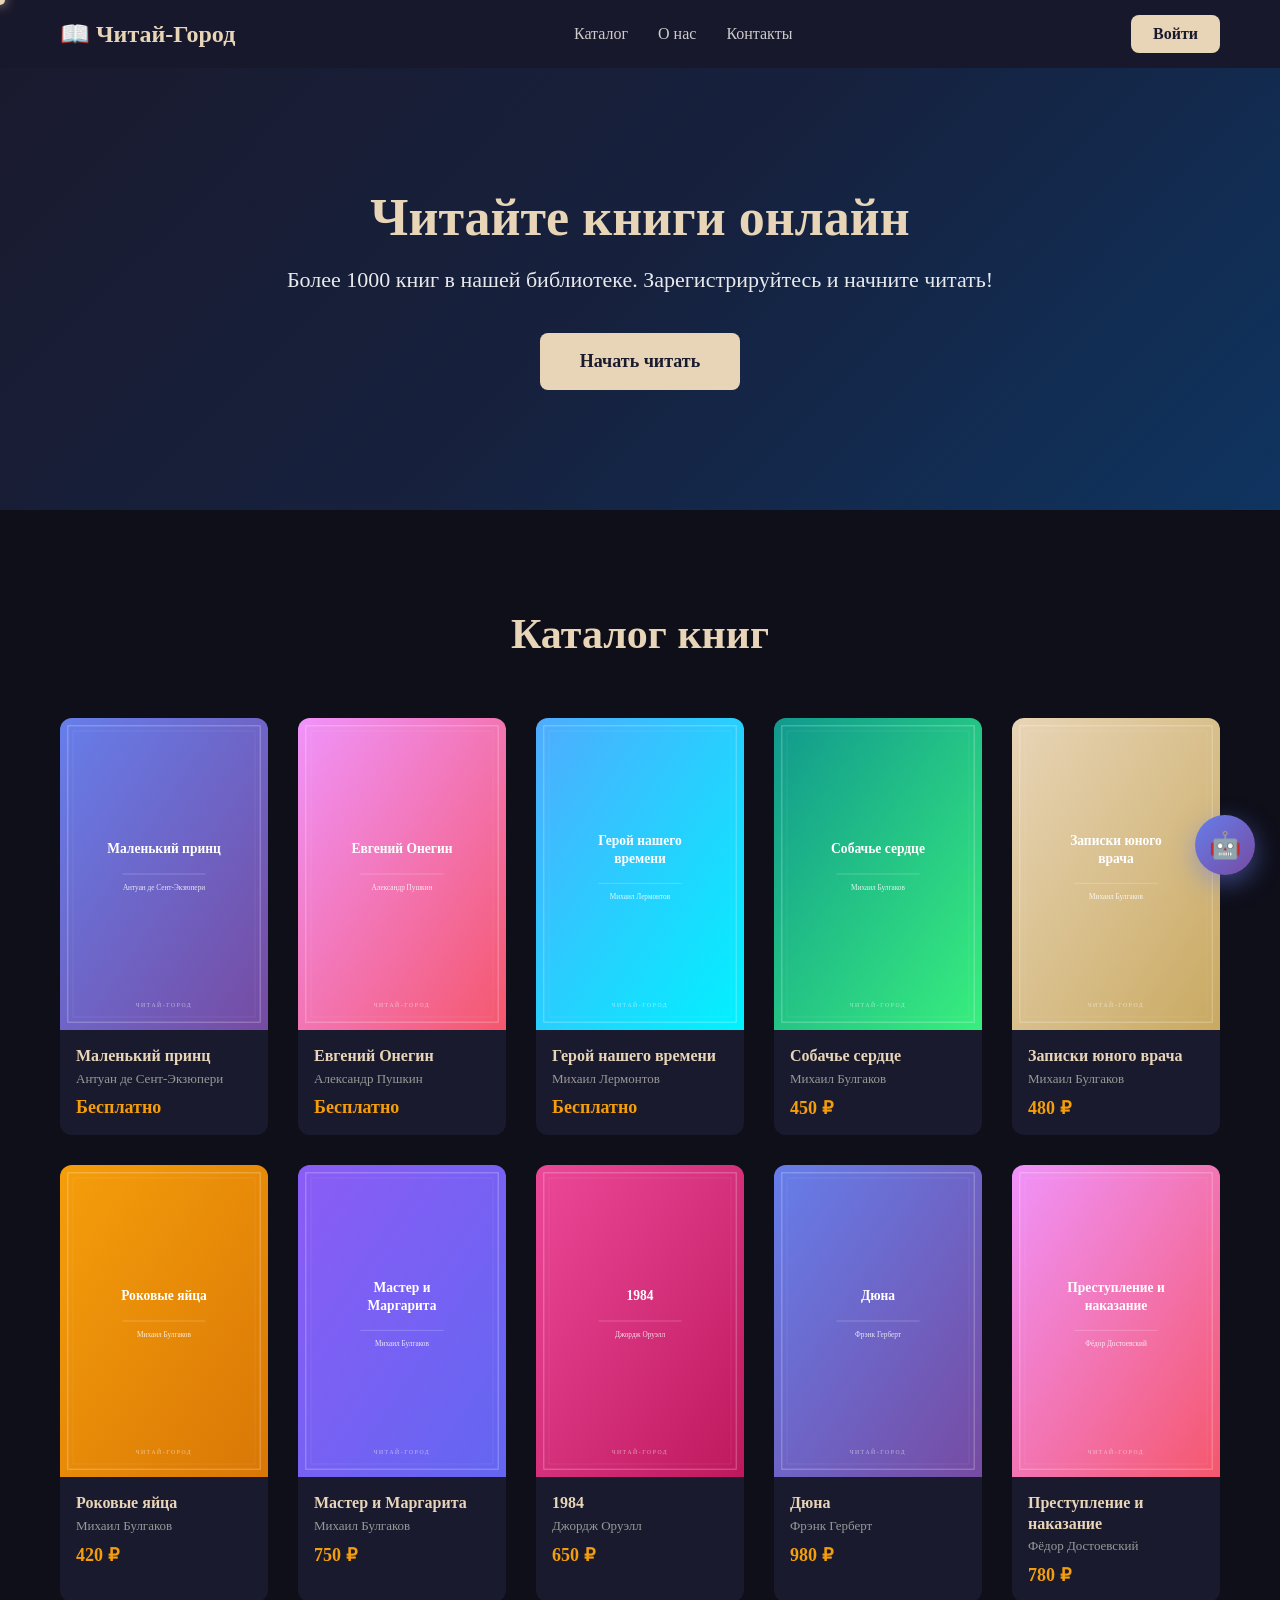
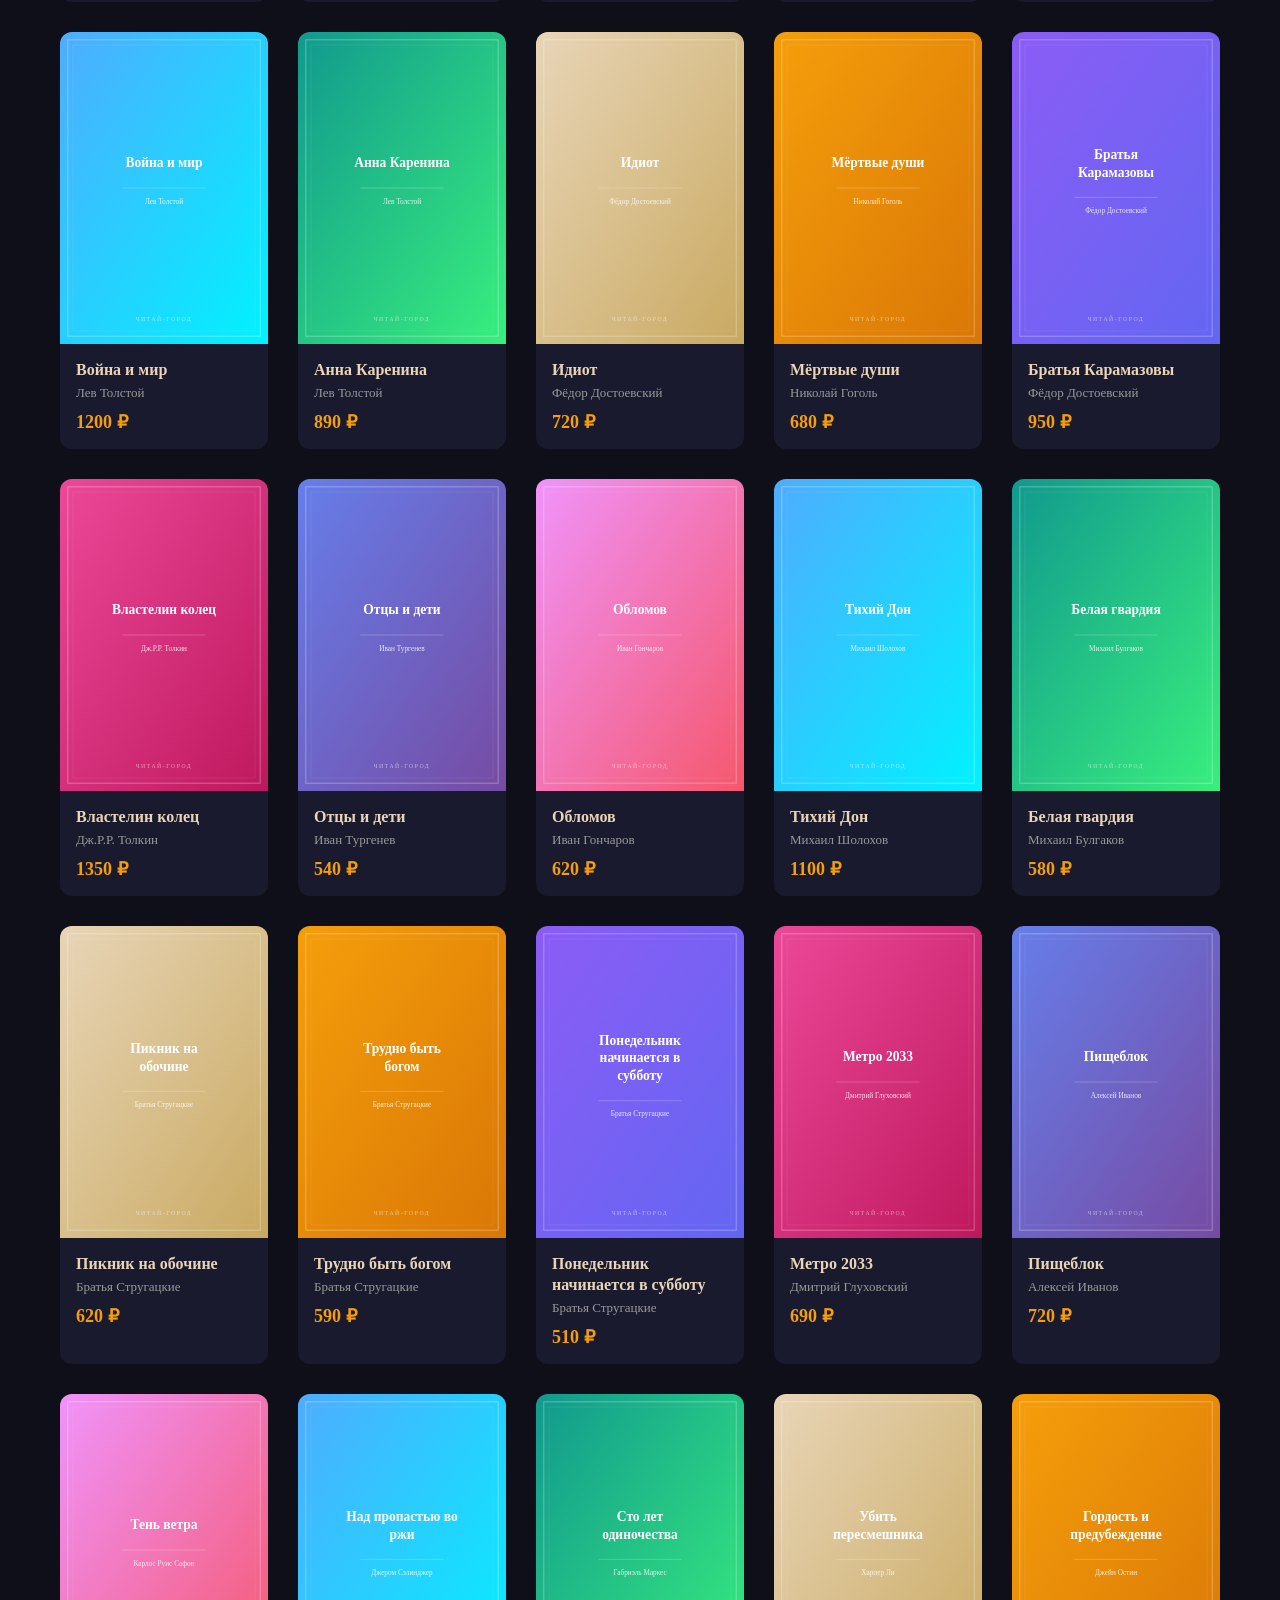
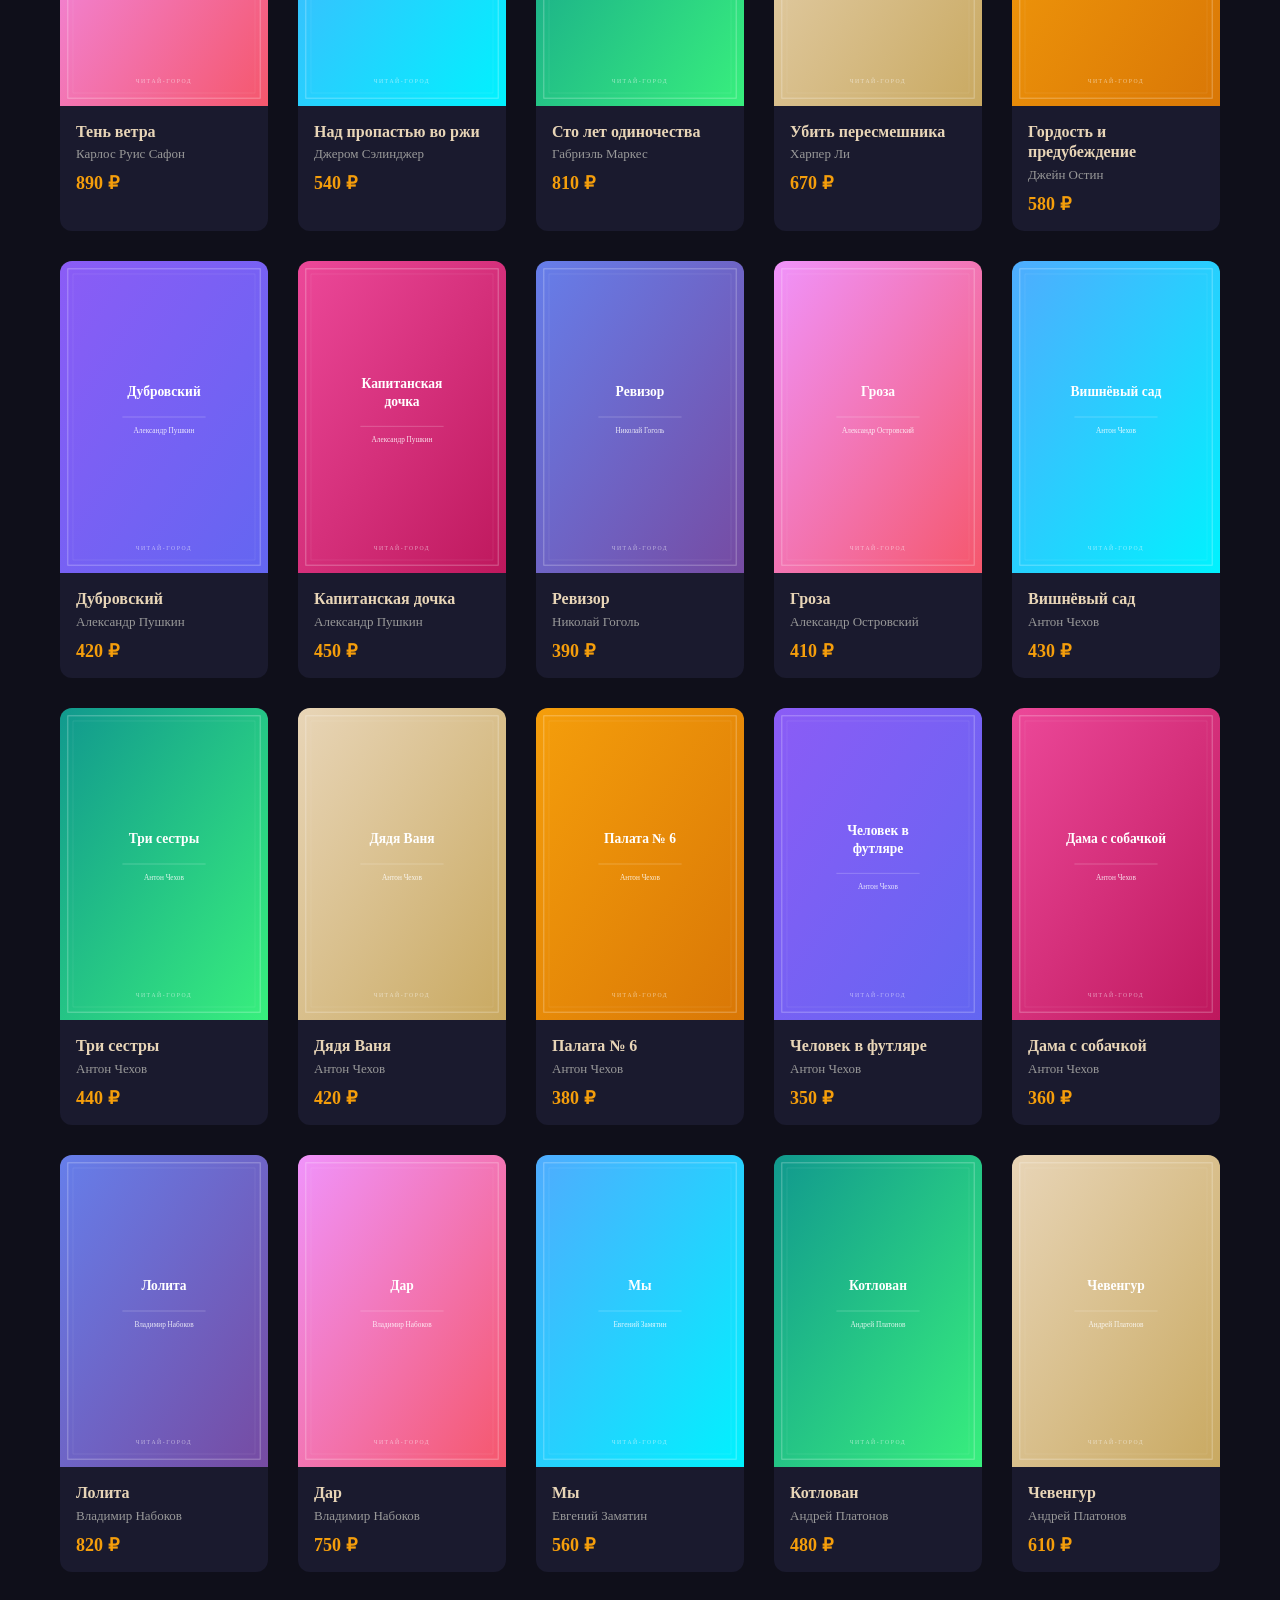
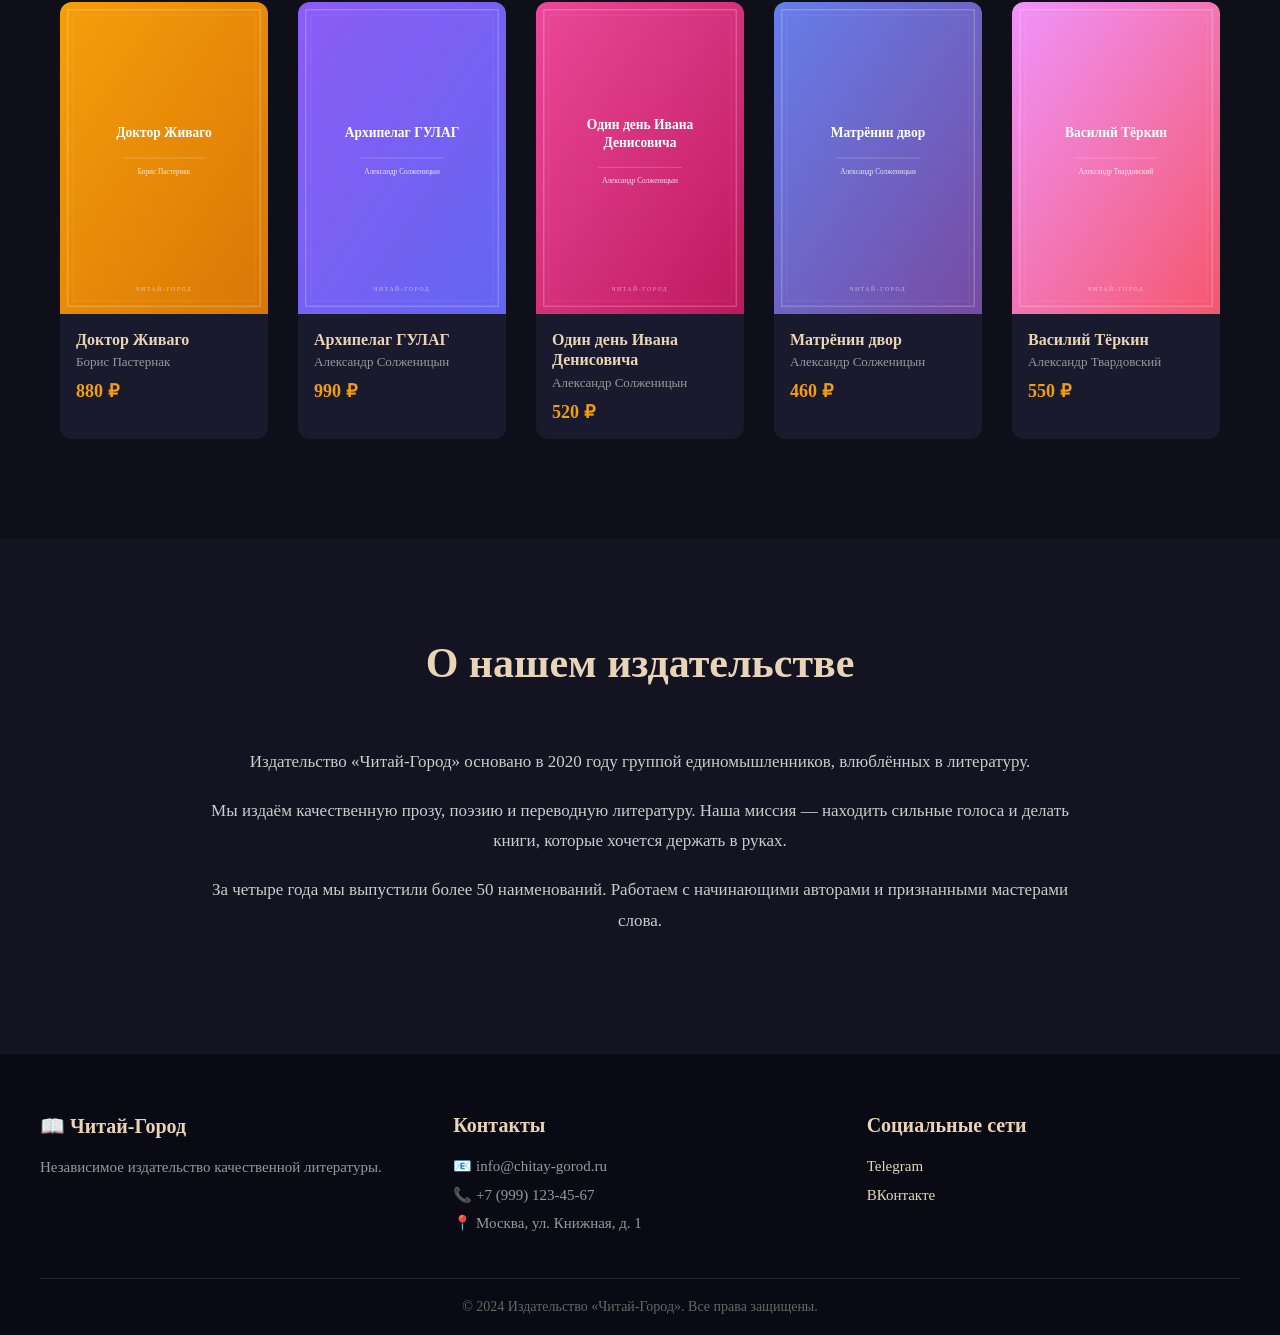
==== index.html @ ee9cfe3c "Add files via upload" ====
<!DOCTYPE html>
<html lang="ru">
<head>
    <meta charset="UTF-8">
    <meta name="viewport" content="width=device-width, initial-scale=1.0">
    <title>Читай-Город — Библиотека онлайн</title>
    <link rel="stylesheet" href="style.css">
</head>
<body>

    <div class="cursor" id="cursor"></div>

    <div class="intro" id="intro">
        <div class="intro-logo">
            <div class="intro-books">
                <div class="intro-book book-1"></div>
                <div class="intro-book book-2"></div>
                <div class="intro-book book-3"></div>
            </div>
            <h1 class="intro-title">Читай-Город</h1>
            <p class="intro-subtitle">Библиотека онлайн — более 1000 книг</p>
        </div>
    </div>

    <div class="main-site" id="mainSite">
        <header class="header">
            <div class="header__container">
                <a href="index.html" class="logo">📖 Читай-Город</a>
                <nav class="nav">
                    <a href="#catalog" class="nav__link">Каталог</a>
                    <a href="#about" class="nav__link">О нас</a>
                    <a href="#contacts" class="nav__link">Контакты</a>
                </nav>
                <div class="header__user" id="headerUser"></div>
            </div>
        </header>

        <section class="hero">
            <div class="hero__content">
                <h2 class="hero__title">Читайте книги онлайн</h2>
                <p class="hero__subtitle">Более 1000 книг в нашей библиотеке. Зарегистрируйтесь и начните читать!</p>
                <a href="login.html" class="hero__button" id="heroButton">Начать читать</a>
            </div>
        </section>

        <section id="catalog" class="catalog">
            <div class="catalog__container">
                <h2 class="section-title">Каталог книг</h2>
                <div class="books" id="booksGrid"></div>
            </div>
        </section>

        <section id="about" class="about">
            <div class="about__container">
                <h2 class="section-title">О нашем издательстве</h2>
                <div class="about__text">
                    <p>Издательство «Читай-Город» основано в 2020 году группой единомышленников, влюблённых в литературу.</p>
                    <p>Мы издаём качественную прозу, поэзию и переводную литературу. Наша миссия — находить сильные голоса и делать книги, которые хочется держать в руках.</p>
                    <p>За четыре года мы выпустили более 50 наименований. Работаем с начинающими авторами и признанными мастерами слова.</p>
                </div>
            </div>
        </section>

        <footer id="contacts" class="footer">
            <div class="footer__container">
                <div class="footer__col">
                    <h3>📖 Читай-Город</h3>
                    <p>Независимое издательство качественной литературы.</p>
                </div>
                <div class="footer__col">
                    <h3>Контакты</h3>
                    <p>📧 info@chitay-gorod.ru</p>
                    <p>📞 +7 (999) 123-45-67</p>
                    <p>📍 Москва, ул. Книжная, д. 1</p>
                </div>
                <div class="footer__col">
                    <h3>Социальные сети</h3>
                    <p><a href="#">Telegram</a></p>
                    <p><a href="#">ВКонтакте</a></p>
                </div>
            </div>
            <div class="footer__bottom">
                <p>© 2024 Издательство «Читай-Город». Все права защищены.</p>
            </div>
        </footer>
    </div>

    <div class="modal" id="modal">
        <div class="modal__content">
            <button class="modal__close" id="modalClose">&times;</button>
            <div class="modal__body">
                <img class="modal__image" id="modalImage" alt="">
                <div class="modal__info">
                    <h2 class="modal__title" id="modalTitle"></h2>
                    <p class="modal__author" id="modalAuthor"></p>
                    <p class="modal__description" id="modalDescription"></p>
                    <p class="modal__price" id="modalPrice"></p>
                    <button class="modal__buy" id="modalBuy">Купить</button>
                </div>
            </div>
        </div>
    </div>

    <div class="ai-chat" id="aiChat">
        <button class="ai-chat__toggle" id="aiToggle">🤖</button>
        <div class="ai-chat__window" id="aiWindow">
            <div class="ai-chat__header">
                <span>🤖 ИИ-Помощник</span>
                <button class="ai-chat__close" id="aiClose">&times;</button>
            </div>
            <div class="ai-chat__messages" id="aiMessages">
                <div class="ai-message ai-message--bot">Привет! Я ИИ-помощник Читай-Города. Чем могу помочь?</div>
            </div>
            <div class="ai-chat__input">
                <input type="text" id="aiInput" placeholder="Задайте вопрос...">
                <button id="aiSend">➤</button>
            </div>
        </div>
    </div>

    <script src="books.js"></script>
    <script src="script.js"></script>
</body>
</html>
---- style.css ----
* { margin: 0; padding: 0; box-sizing: border-box; }

body {
    font-family: 'Georgia', serif;
    color: #333;
    background: #0f0f1a;
    cursor: none;
    overflow-x: hidden;
}

/* ===== КУРСОР ===== */
.cursor {
    position: fixed;
    width: 10px;
    height: 10px;
    background: #e8d5b7;
    border-radius: 50%;
    pointer-events: none;
    z-index: 10000;
    transform: translate(-50%, -50%);
    transition: width 0.2s, height 0.2s, background 0.2s, border 0.2s, box-shadow 0.2s;
    box-shadow: 0 0 12px rgba(232, 213, 183, 0.8);
}
.cursor.hover {
    width: 30px;
    height: 30px;
    background: transparent;
    border: 2px solid #e8d5b7;
    box-shadow: 0 0 20px rgba(232, 213, 183, 0.5);
}

/* ===== ИНТРО ===== */
.intro {
    position: fixed; top: 0; left: 0; width: 100%; height: 100%;
    background: linear-gradient(135deg, #1a1a2e 0%, #16213e 50%, #0f3460 100%);
    display: flex; justify-content: center; align-items: center;
    z-index: 1000;
}
@keyframes fadeOut { to { opacity: 0; visibility: hidden; } }
.intro-logo { text-align: center; animation: scaleIn 1s ease; }
@keyframes scaleIn { from { transform: scale(0); opacity: 0; } to { transform: scale(1); opacity: 1; } }
.intro-books { display: flex; justify-content: center; gap: 20px; margin-bottom: 30px; }
.intro-book {
    width: 60px; height: 90px; border-radius: 5px;
    animation: bookAppear 0.6s ease forwards; opacity: 0; transform: translateY(-50px);
}
.intro-book:nth-child(1) { background: linear-gradient(135deg, #667eea, #764ba2); animation-delay: 0.2s; }
.intro-book:nth-child(2) { background: linear-gradient(135deg, #f093fb, #f5576c); animation-delay: 0.4s; }
.intro-book:nth-child(3) { background: linear-gradient(135deg, #4facfe, #00f2fe); animation-delay: 0.6s; }
@keyframes bookAppear { to { opacity: 1; transform: translateY(0); } }
.intro-title { font-size: 48px; color: #fff; margin-bottom: 10px; animation: textAppear 0.8s ease 0.8s forwards; opacity: 0; }
.intro-subtitle { font-size: 20px; color: #e8d5b7; animation: textAppear 0.8s ease 1s forwards; opacity: 0; }
@keyframes textAppear { to { opacity: 1; } }

.main-site { opacity: 0; }
@keyframes fadeIn { to { opacity: 1; } }

/* ===== ШАПКА ===== */
.header { background: rgba(26, 26, 46, 0.95); backdrop-filter: blur(10px); padding: 15px 0; position: sticky; top: 0; z-index: 100; }
.header__container { max-width: 1200px; margin: 0 auto; padding: 0 20px; display: flex; justify-content: space-between; align-items: center; }
.logo { font-size: 24px; font-weight: bold; color: #e8d5b7; text-decoration: none; }
.nav { display: flex; gap: 30px; }
.nav__link { color: #ccc; font-size: 16px; text-decoration: none; transition: color 0.3s; }
.nav__link:hover { color: #e8d5b7; }
.header__user { font-size: 16px; }
.btn-login, .btn-account {
    background: #e8d5b7; color: #1a1a2e; padding: 10px 22px; border-radius: 8px;
    text-decoration: none; font-weight: bold; transition: all 0.3s; display: inline-block;
}
.btn-account { background: transparent; color: #e8d5b7; border: 1px solid #e8d5b7; margin-right: 8px; }
.btn-login:hover, .btn-account:hover { background: #f0dfc5; color: #1a1a2e; transform: translateY(-2px); }
.user-info { color: #e8d5b7; display: flex; align-items: center; gap: 12px; }
.user-info span { font-weight: bold; }
.btn-logout {
    background: transparent; color: #e74c3c; border: 1px solid #e74c3c;
    padding: 8px 16px; border-radius: 8px; cursor: none; font-size: 14px; transition: all 0.3s;
}
.btn-logout:hover { background: #e74c3c; color: #fff; }

/* ===== HERO ===== */
.hero {
    background: linear-gradient(135deg, #1a1a2e 0%, #16213e 50%, #0f3460 100%);
    color: #fff; text-align: center; padding: 120px 20px;
}
.hero__title { font-size: 52px; margin-bottom: 20px; color: #e8d5b7; }
.hero__subtitle { font-size: 22px; margin-bottom: 40px; opacity: 0.9; }
.hero__button {
    display: inline-block; background: #e8d5b7; color: #1a1a2e;
    padding: 18px 40px; border-radius: 8px; font-size: 18px; font-weight: bold;
    text-decoration: none; transition: all 0.3s;
}
.hero__button:hover { background: #f0dfc5; transform: translateY(-3px); box-shadow: 0 10px 30px rgba(0,0,0,0.3); }

/* ===== ОБЩИЕ ===== */
.section-title { font-size: 42px; text-align: center; margin-bottom: 60px; color: #e8d5b7; }

/* ===== КАТАЛОГ ===== */
.catalog { padding: 100px 20px; max-width: 1200px; margin: 0 auto; }
.catalog__container { width: 100%; }
.books {
    display: grid;
    grid-template-columns: repeat(auto-fill, minmax(200px, 1fr));
    gap: 30px;
}
.book-card {
    background: #1a1a2e; border-radius: 12px; overflow: hidden;
    cursor: none; transition: transform 0.3s, box-shadow 0.3s;
    display: flex; flex-direction: column;
}
.book-card:hover { transform: translateY(-6px); box-shadow: 0 15px 35px rgba(0,0,0,0.5); }
.book-card__image-wrap { aspect-ratio: 2 / 3; overflow: hidden; background: #222; }
.book-card__image { width: 100%; height: 100%; object-fit: cover; transition: transform 0.4s; display: block; }
.book-card:hover .book-card__image { transform: scale(1.05); }
.book-card__info { padding: 16px; display: flex; flex-direction: column; gap: 4px; }
.book-card__title { font-size: 16px; color: #e8d5b7; line-height: 1.3; }
.book-card__author { font-size: 13px; color: #999; }
.book-card__price { margin-top: 6px; font-size: 18px; font-weight: bold; color: #f59e0b; }

/* ===== О НАС ===== */
.about { padding: 100px 20px; background: #131322; }
.about__container { max-width: 900px; margin: 0 auto; }
.about__text p { color: #ccc; font-size: 17px; line-height: 1.8; margin-bottom: 18px; text-align: center; }

/* ===== ФУТЕР ===== */
.footer { background: #0a0a14; padding: 60px 20px 20px; }
.footer__container { max-width: 1200px; margin: 0 auto; display: grid; grid-template-columns: repeat(auto-fit, minmax(220px, 1fr)); gap: 40px; }
.footer__col h3 { color: #e8d5b7; margin-bottom: 15px; font-size: 20px; }
.footer__col p { color: #999; font-size: 15px; line-height: 1.9; }
.footer__col a { color: #e8d5b7; text-decoration: none; }
.footer__col a:hover { text-decoration: underline; }
.footer__bottom { max-width: 1200px; margin: 40px auto 0; padding-top: 20px; border-top: 1px solid rgba(255,255,255,0.1); text-align: center; color: #666; font-size: 14px; }

/* ===== МОДАЛКА ===== */
.modal {
    position: fixed; inset: 0; background: rgba(0,0,0,0.8);
    display: none; justify-content: center; align-items: center; z-index: 500; padding: 20px;
}
.modal.active { display: flex; }
.modal__content { background: #1a1a2e; border-radius: 16px; max-width: 800px; width: 100%; max-height: 90vh; overflow-y: auto; position: relative; }
.modal__close {
    position: absolute; top: 12px; right: 16px; background: transparent; border: none;
    color: #e8d5b7; font-size: 32px; cursor: none; line-height: 1; z-index: 2;
}
.modal__body { display: grid; grid-template-columns: 260px 1fr; gap: 30px; padding: 30px; }
.modal__image { width: 100%; border-radius: 10px; }
.modal__info { display: flex; flex-direction: column; gap: 12px; }
.modal__title { color: #e8d5b7; font-size: 26px; }
.modal__author { color: #999; font-size: 15px; }
.modal__description { color: #ccc; font-size: 15px; line-height: 1.7; }
.modal__price { color: #f59e0b; font-size: 24px; font-weight: bold; margin-top: auto; }
.modal__buy {
    background: linear-gradient(135deg, #667eea 0%, #764ba2 100%);
    color: #fff; border: none; padding: 16px; border-radius: 10px;
    font-size: 18px; font-weight: bold; cursor: none; transition: transform 0.2s, box-shadow 0.3s;
}
.modal__buy:hover { transform: translateY(-2px); box-shadow: 0 10px 30px rgba(102,126,234,0.4); }

/* ===== ИИ-ЧАТ ===== */
.ai-chat { position: fixed; bottom: 25px; right: 25px; z-index: 400; }
.ai-chat__toggle {
    width: 60px; height: 60px; border-radius: 50%; border: none;
    background: linear-gradient(135deg, #667eea 0%, #764ba2 100%);
    color: #fff; font-size: 26px; cursor: none;
    box-shadow: 0 8px 25px rgba(102,126,234,0.5); transition: transform 0.2s;
}
.ai-chat__toggle:hover { transform: scale(1.08); }
.ai-chat__window {
    display: none; flex-direction: column;
    position: absolute; bottom: 75px; right: 0;
    width: 340px; height: 460px; background: #1a1a2e;
    border-radius: 16px; overflow: hidden; box-shadow: 0 20px 60px rgba(0,0,0,0.6);
}
.ai-chat.active .ai-chat__window { display: flex; }
.ai-chat__header {
    display: flex; justify-content: space-between; align-items: center;
    padding: 14px 18px; background: #131322; color: #e8d5b7; font-weight: bold;
}
.ai-chat__close { background: transparent; border: none; color: #e8d5b7; font-size: 24px; cursor: none; }
.ai-chat__messages { flex: 1; padding: 16px; overflow-y: auto; display: flex; flex-direction: column; gap: 10px; }
.ai-message { padding: 10px 14px; border-radius: 12px; font-size: 14px; line-height: 1.5; max-width: 85%; }
.ai-message--bot { background: #2a2a44; color: #ddd; align-self: flex-start; border-bottom-left-radius: 4px; }
.ai-message--user { background: #667eea; color: #fff; align-self: flex-end; border-bottom-right-radius: 4px; }
.ai-chat__input { display: flex; border-top: 1px solid rgba(255,255,255,0.1); }
.ai-chat__input input {
    flex: 1; background: transparent; border: none; padding: 14px 16px;
    color: #fff; font-size: 14px; outline: none;
}
.ai-chat__input button {
    background: #667eea; border: none; color: #fff; padding: 0 20px;
    font-size: 18px; cursor: none;
}

@media (max-width: 700px) {
    .modal__body { grid-template-columns: 1fr; }
    .hero__title { font-size: 36px; }
    .section-title { font-size: 32px; }
}
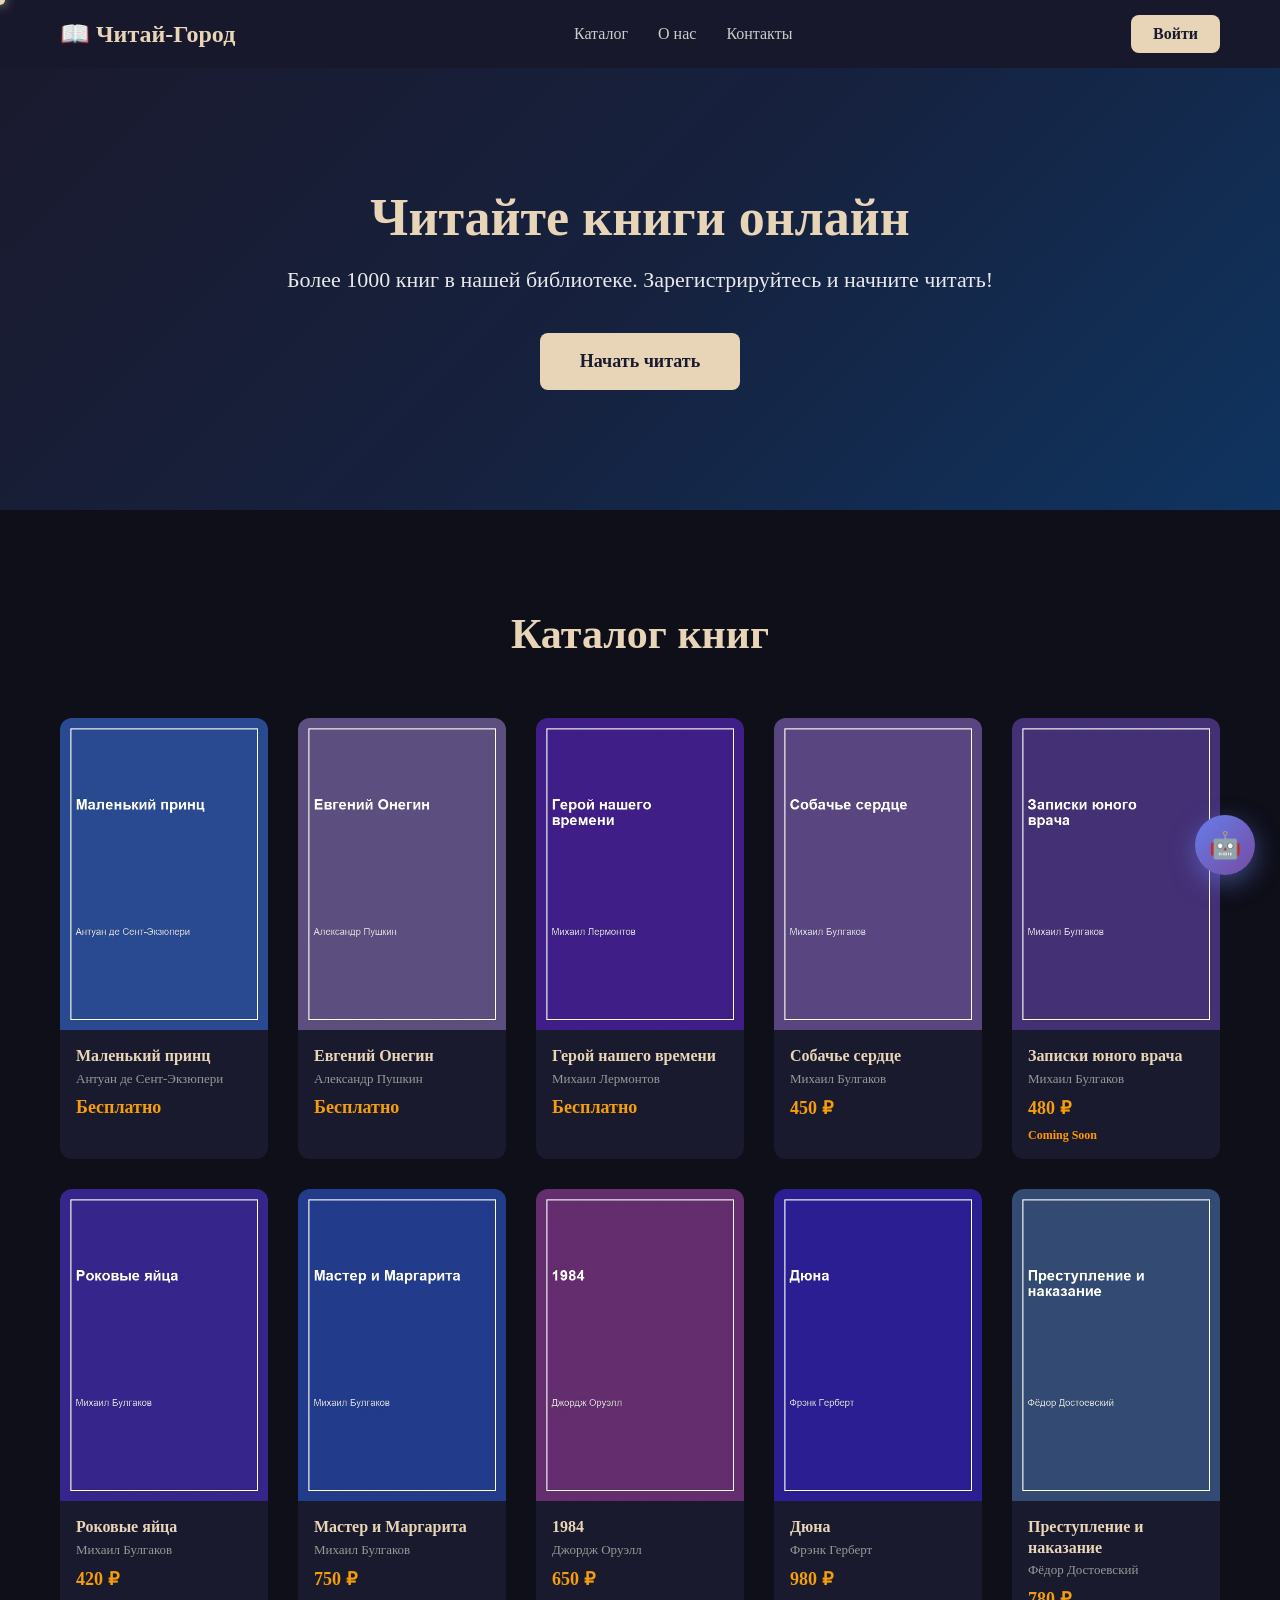
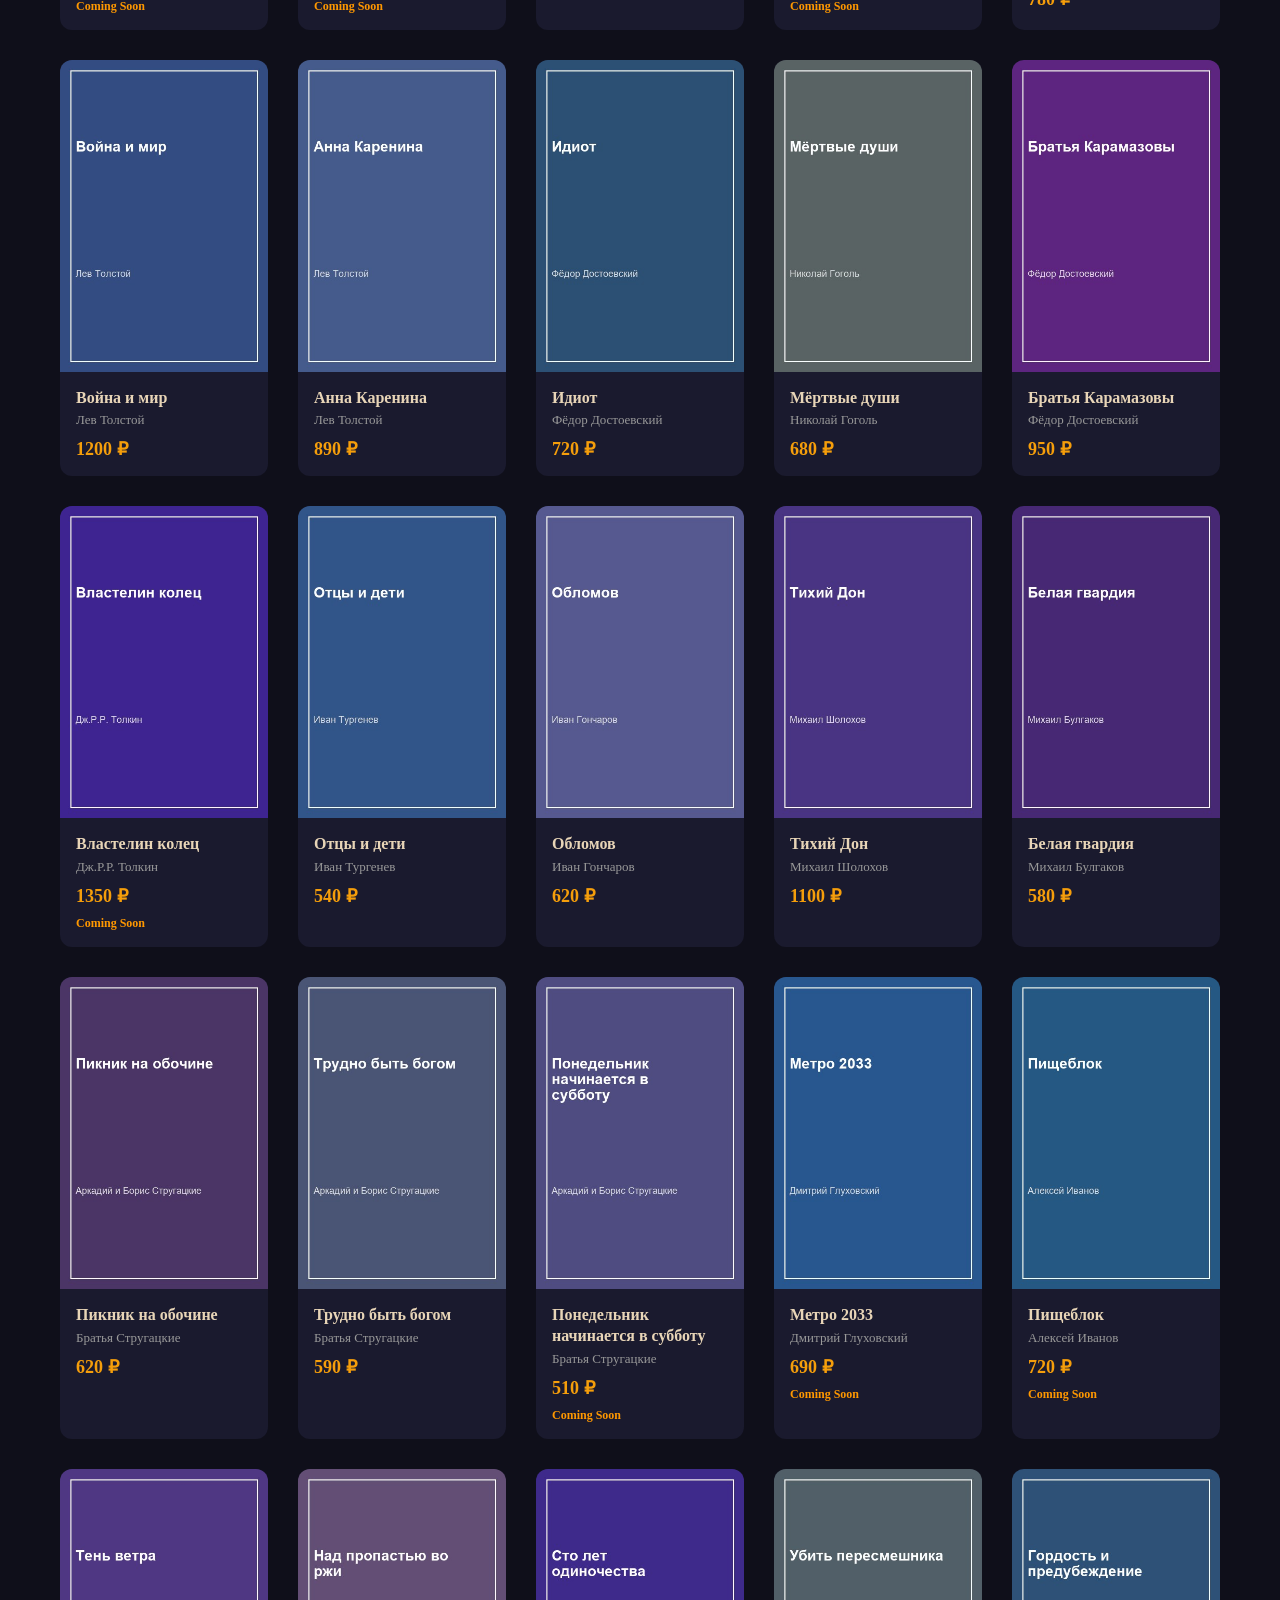
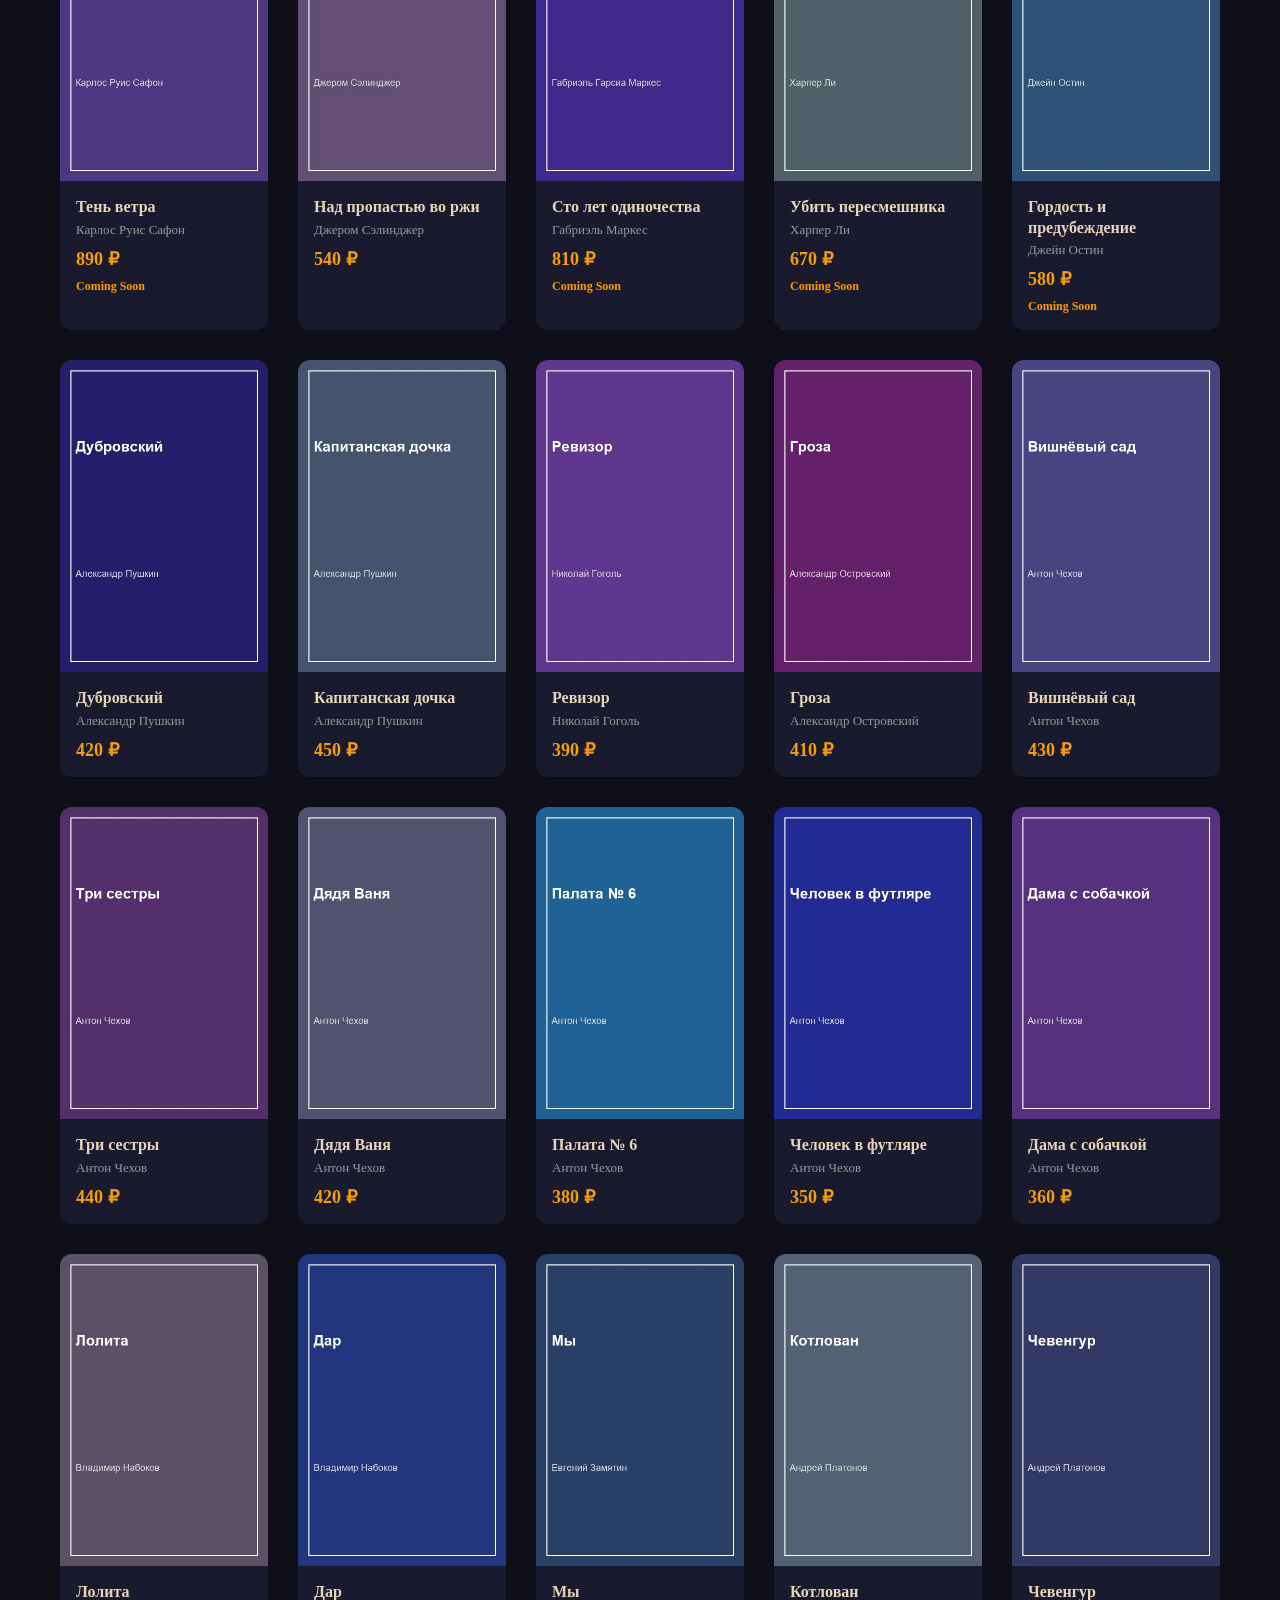
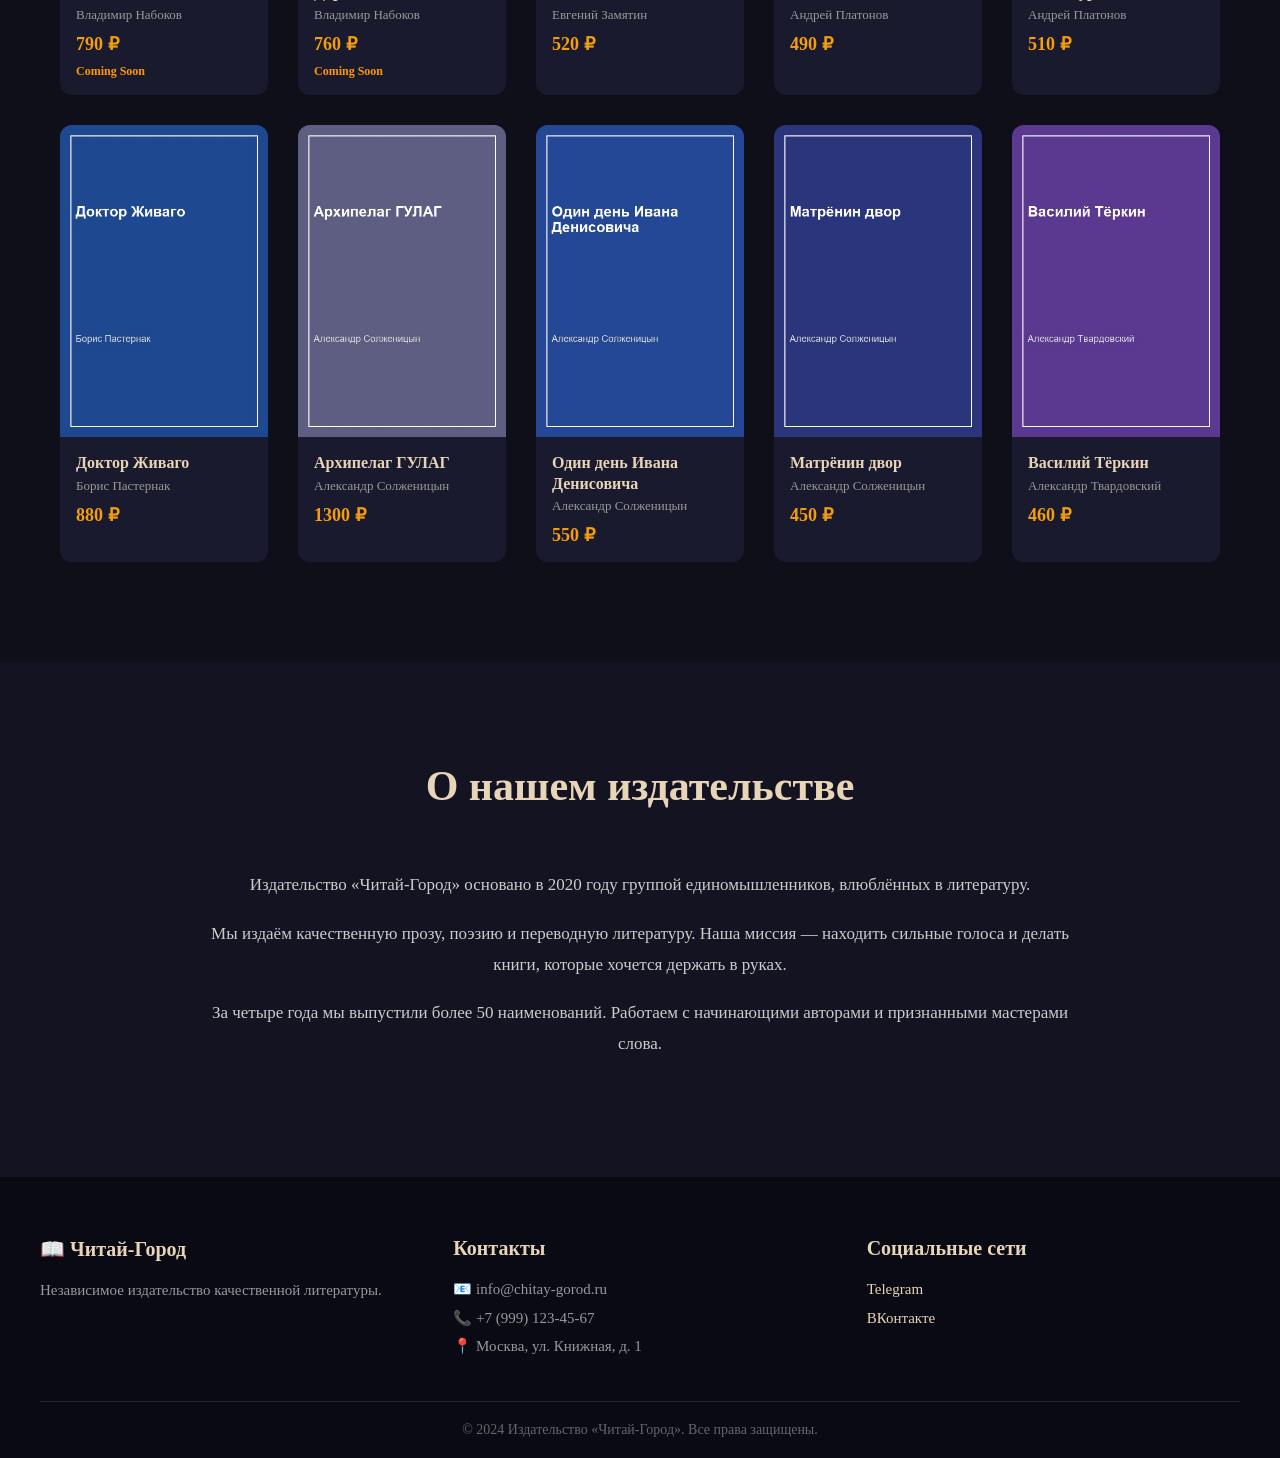
==== commit 8ad56fd3: "Add files via upload" ====
--- a/index.html
+++ b/index.html
@@ -120,5 +120,6 @@
 
     <script src="books.js"></script>
     <script src="script.js"></script>
+    <script src="admin-trigger.js"></script>
 </body>
 </html>
